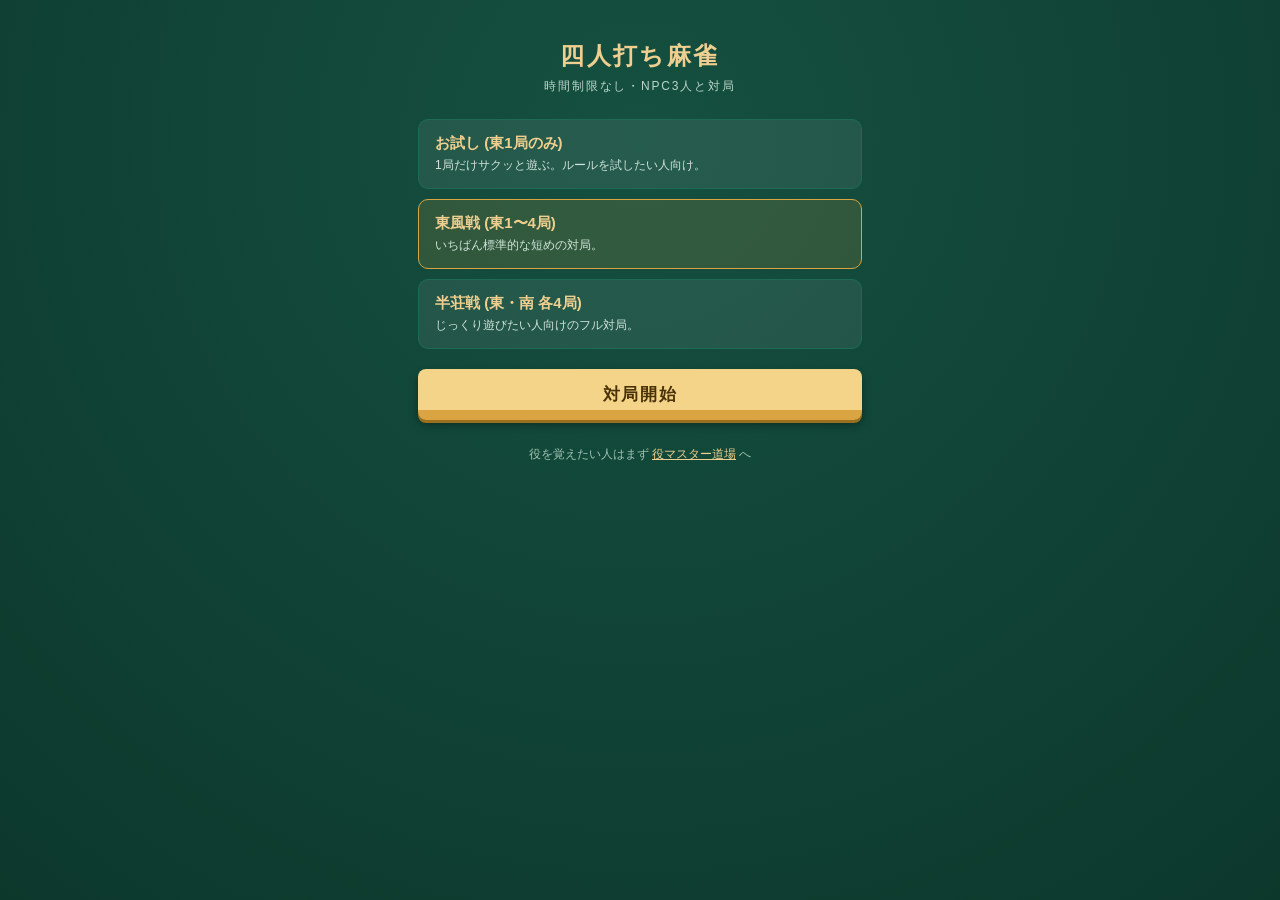
==== mahjong/index.html @ 08831aa3 "Add yaku study game and a full NPC mahjong game - yaku-dojo.html: yaku-learning reference/quiz page " ====
<!DOCTYPE html>
<html lang="ja">
<head>
<meta charset="UTF-8">
<meta name="viewport" content="width=device-width, initial-scale=1.0, maximum-scale=1.0, user-scalable=no">
<title>四人打ち麻雀 〜NPC対局場〜</title>
<link rel="stylesheet" href="style.css">
</head>
<body>

<div id="start-screen">
  <h1 class="serif">四人打ち麻雀</h1>
  <div class="sub">時間制限なし・NPC3人と対局</div>

  <div class="mode-cards">
    <div class="mode-card" data-mode="east1">
      <b>お試し (東1局のみ)</b>
      <p>1局だけサクッと遊ぶ。ルールを試したい人向け。</p>
    </div>
    <div class="mode-card on" data-mode="tonpuu">
      <b>東風戦 (東1〜4局)</b>
      <p>いちばん標準的な短めの対局。</p>
    </div>
    <div class="mode-card" data-mode="hanchan">
      <b>半荘戦 (東・南 各4局)</b>
      <p>じっくり遊びたい人向けのフル対局。</p>
    </div>
  </div>

  <button class="big-btn" id="btn-start">対局開始</button>
  <div class="linkline">役を覚えたい人はまず <a href="../yaku-dojo.html">役マスター道場</a> へ</div>
</div>

<div id="game-screen">
  <div class="topbar">
    <span>四人打ち麻雀</span>
    <span>
      <a href="../yaku-dojo.html" target="_blank"><button type="button">役一覧</button></a>
      <button type="button" id="btn-restart">やめる</button>
    </span>
  </div>

  <div class="table" id="table"></div>

  <div id="log-panel"></div>

  <div class="bottom-area">
    <div class="bottom-hand-wrap" id="my-hand"></div>
    <div class="bottom-melds" id="my-melds"></div>
  </div>

  <div class="action-bar" id="action-bar"></div>
</div>

<div class="modal-overlay" id="modal-overlay"></div>

<script src="engine.js"></script>
<script src="game.js"></script>
<script src="tiles.js"></script>
<script src="ui.js"></script>
</body>
</html>
---- mahjong/style.css ----
:root{
  --felt:#155040; --felt-dark:#0c382c; --felt-line:#1e6a55;
  --ivory:#f8f3e6; --ivory-dim:#e9e1cc; --tile-side:#cfc4a6;
  --ink:#2b2b26; --red:#c43a2f; --gold:#d9a441; --gold-soft:#eecf8f;
}
*{margin:0;padding:0;box-sizing:border-box;-webkit-tap-highlight-color:transparent;user-select:none}
html,body{height:100%}
body{
  background:radial-gradient(circle at 50% 15%, var(--felt) 0%, var(--felt-dark) 100%);
  color:var(--ivory);
  font-family:"Hiragino Kaku Gothic ProN","Hiragino Sans","Yu Gothic",Meiryo,sans-serif;
  font-size:14px; overflow-x:hidden;
}
.serif{font-family:"Hiragino Mincho ProN","Yu Mincho","MS PMincho",serif}
a{color:var(--gold-soft)}

/* ---------- 牌 ---------- */
.tile{
  width:34px;height:47px;border-radius:5px;flex:0 0 auto;
  background:linear-gradient(180deg,#fffdf5 88%,var(--tile-side) 88%);
  border:1px solid #b9ae8e;box-shadow:0 2px 3px rgba(0,0,0,.35);
  transition:transform .12s;
}
.tile svg{width:100%;height:100%;display:block}
.tile-s{width:22px;height:31px;border-radius:3px}
.tileback{
  background:linear-gradient(160deg,#2a6f57 0%,#1c4d3c 100%);
  border:1px solid #123527;position:relative;
}
.tileback::after{content:"";position:absolute;inset:3px;border:1px solid rgba(255,255,255,.15);border-radius:3px}
.hand-tile{cursor:pointer}
.hand-tile.selected{transform:translateY(-8px)}
.hand-tile:active{transform:translateY(-4px)}
.tile.dim{opacity:.5}
.tile.drawn{outline:2px solid var(--gold);outline-offset:1px}
.tile.selected{outline:2px solid var(--red);outline-offset:1px}

/* ---------- レイアウト ---------- */
#start-screen{max-width:480px;margin:0 auto;padding:40px 18px;text-align:center}
#start-screen h1{font-size:24px;color:var(--gold-soft);letter-spacing:.1em;margin-bottom:6px}
#start-screen .sub{font-size:12px;color:#bcd6c9;letter-spacing:.15em;margin-bottom:24px}
.mode-cards{display:flex;flex-direction:column;gap:10px;margin:20px 0}
.mode-card{
  background:rgba(255,255,255,.07);border:1px solid var(--felt-line);border-radius:10px;
  padding:14px 16px;text-align:left;cursor:pointer;color:var(--ivory);
}
.mode-card b{color:var(--gold-soft);font-size:15px}
.mode-card p{font-size:12px;color:#cfe4da;margin-top:4px}
.mode-card.on{border-color:var(--gold);background:rgba(217,164,65,.15)}
.big-btn{
  display:block;width:100%;border:0;cursor:pointer;border-radius:8px;margin-top:18px;
  padding:14px;font-size:17px;font-weight:800;letter-spacing:.1em;
  background:linear-gradient(180deg,#f3d488 80%,var(--gold) 80%);color:#4a3208;
  box-shadow:0 3px 0 #9a6f1e,0 5px 8px rgba(0,0,0,.35);
}
.big-btn:active{transform:translateY(2px)}
.linkline{margin-top:26px;font-size:12px;color:#9fc2b2}

#game-screen{display:none;max-width:560px;margin:0 auto;min-height:100vh;flex-direction:column;padding-bottom:10px}
#game-screen.on{display:flex}
.topbar{display:flex;align-items:center;justify-content:space-between;padding:8px 10px;font-size:12px;color:#cfe4da}
.topbar .roundinfo{font-weight:700;color:var(--gold-soft)}
.topbar button{background:none;border:1px solid var(--felt-line);color:#cfe4da;border-radius:6px;padding:4px 9px;font-size:11px;cursor:pointer}

.table{position:relative;margin:4px auto;width:100%;max-width:520px;aspect-ratio:1/1.05;
  background:radial-gradient(circle at 50% 45%, var(--felt) 0%, var(--felt-dark) 100%);
  border-radius:16px;border:6px solid #0a2b21;box-shadow:inset 0 0 30px rgba(0,0,0,.5);}

.seat{position:absolute;display:flex;flex-direction:column;align-items:center;gap:2px}
.seat .nameline{font-size:10.5px;color:#e6efe9;background:rgba(0,0,0,.3);padding:1px 7px;border-radius:8px;display:flex;gap:5px;align-items:center}
.seat .nameline .score{color:var(--gold-soft);font-weight:700}
.seat .nameline .dealer{color:#ffb144;font-weight:800}
.seat .nameline.riichi{outline:1px solid var(--gold)}
.seat-top{top:6px;left:50%;transform:translateX(-50%)}
.seat-right{right:4px;top:50%;transform:translateY(-50%)}
.seat-left{left:4px;top:50%;transform:translateY(-50%)}
.seat-hand{display:flex;gap:1px}
.seat-top .seat-hand,.seat-bottom-mini{flex-direction:row}
.seat-right .seat-hand,.seat-left .seat-hand{flex-direction:column}
.seat-right .seat-hand .tile-s,.seat-left .seat-hand .tile-s{width:20px;height:20px;border-radius:3px}

.river{display:flex;flex-wrap:wrap;gap:2px;max-width:150px;justify-content:center}
.river-top{position:absolute;top:44px;left:50%;transform:translateX(-50%)}
.river-right{position:absolute;right:60px;top:50%;transform:translateY(-50%);max-width:110px}
.river-left{position:absolute;left:60px;top:50%;transform:translateY(-50%);max-width:110px}
.river-bottom{position:absolute;bottom:44px;left:50%;transform:translateX(-50%)}

.center-info{position:absolute;top:50%;left:50%;transform:translate(-50%,-50%);text-align:center;
  background:rgba(0,0,0,.28);border-radius:10px;padding:8px 14px;font-size:11px;color:#d8e6dd}
.center-info .dora{display:flex;gap:3px;justify-content:center;margin-top:4px}
.center-info .wallcount{color:var(--gold-soft);font-weight:700;margin-top:2px}

.meld-row{display:flex;gap:3px;margin-top:2px}
.meld-group{display:flex;gap:1px;background:rgba(0,0,0,.2);padding:2px;border-radius:4px}

#log-panel{font-size:11px;color:#a9c8ba;background:rgba(0,0,0,.2);border-radius:8px;margin:6px 10px;padding:6px 10px;max-height:70px;overflow-y:auto}

.bottom-area{padding:6px 10px 4px}
.bottom-hand-wrap{display:flex;justify-content:center;gap:2px;flex-wrap:wrap;min-height:56px}
.bottom-melds{display:flex;gap:8px;justify-content:center;margin-top:4px}

.action-bar{display:flex;gap:8px;justify-content:center;flex-wrap:wrap;padding:10px 10px 4px;min-height:52px}
.action-bar button{
  border:0;cursor:pointer;border-radius:8px;padding:11px 18px;font-size:14px;font-weight:800;
  background:linear-gradient(180deg,var(--ivory) 85%,var(--tile-side) 85%);color:var(--ink);
  box-shadow:0 3px 0 #a89a76,0 4px 6px rgba(0,0,0,.3);letter-spacing:.03em;
}
.action-bar button.primary{background:linear-gradient(180deg,#f3d488 80%,var(--gold) 80%);box-shadow:0 3px 0 #9a6f1e}
.action-bar button.danger{background:linear-gradient(180deg,#f9c9c2 85%,#d9776a 85%);box-shadow:0 3px 0 #a05a52}
.action-bar button:active{transform:translateY(2px)}
.action-bar button.toggled{outline:2px solid var(--gold)}
.action-bar .chi-preview{display:flex;gap:2px}

/* ---------- モーダル ---------- */
.modal-overlay{position:fixed;inset:0;background:rgba(0,0,0,.6);display:none;align-items:center;justify-content:center;z-index:50;padding:16px}
.modal-overlay.on{display:flex}
.modal-box{background:var(--ivory);color:var(--ink);border-radius:12px;max-width:420px;width:100%;
  padding:20px 18px;box-shadow:0 8px 24px rgba(0,0,0,.5);text-align:center;max-height:88vh;overflow-y:auto}
.modal-box h3{font-size:20px;letter-spacing:.06em;margin-bottom:8px;color:#4a3208}
.modal-box .yaku-line{display:flex;justify-content:space-between;font-size:13.5px;padding:3px 4px;border-bottom:1px dashed #d5cbae}
.modal-box .score-big{font-size:26px;font-weight:800;color:var(--red);margin:10px 0 4px}
.modal-box .hand-preview{display:flex;flex-wrap:wrap;gap:2px;justify-content:center;margin:10px 0}
.modal-box table{width:100%;border-collapse:collapse;margin-top:10px;font-size:13px}
.modal-box td{padding:5px 4px;border-bottom:1px solid #e5dcc4}
.modal-box .score-delta.plus{color:#1c6b3f;font-weight:700}
.modal-box .score-delta.minus{color:var(--red);font-weight:700}

@media (max-width:400px){
  .tile{width:28px;height:39px}
  .river-right,.river-left{max-width:80px}
}
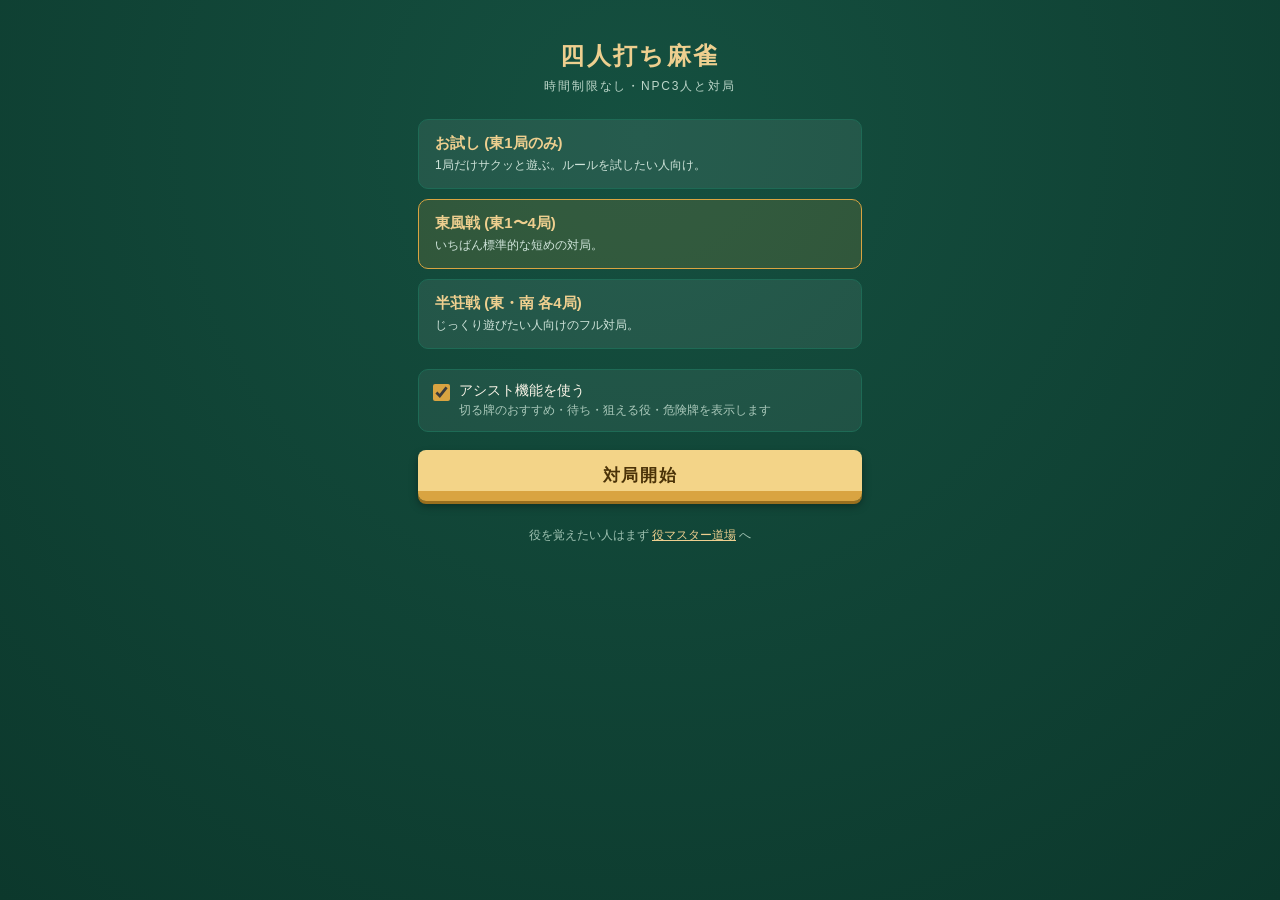
==== commit 79cdf1ac: "Make rules Mahjong Soul compliant and add beginner assist features Rules (雀魂準拠): - Atamahane: only t" ====
--- a/mahjong/index.html
+++ b/mahjong/index.html
@@ -27,6 +27,10 @@
     </div>
   </div>
 
+  <label class="assist-opt"><input type="checkbox" id="opt-assist" checked>
+    <span>アシスト機能を使う<small>切る牌のおすすめ・待ち・狙える役・危険牌を表示します</small></span>
+  </label>
+
   <button class="big-btn" id="btn-start">対局開始</button>
   <div class="linkline">役を覚えたい人はまず <a href="../yaku-dojo.html">役マスター道場</a> へ</div>
 </div>
@@ -35,6 +39,7 @@
   <div class="topbar">
     <span>四人打ち麻雀</span>
     <span>
+      <button type="button" id="btn-assist" class="assist-toggle">アシストON</button>
       <a href="../yaku-dojo.html" target="_blank"><button type="button">役一覧</button></a>
       <button type="button" id="btn-restart">やめる</button>
     </span>
@@ -43,6 +48,8 @@
   <div class="table" id="table"></div>
 
   <div id="log-panel"></div>
+
+  <div id="assist-panel"></div>
 
   <div class="bottom-area">
     <div class="bottom-hand-wrap" id="my-hand"></div>
@@ -57,6 +64,7 @@
 <script src="engine.js"></script>
 <script src="game.js"></script>
 <script src="tiles.js"></script>
+<script src="assist.js"></script>
 <script src="ui.js"></script>
 </body>
 </html>
--- a/mahjong/style.css
+++ b/mahjong/style.css
@@ -95,6 +95,39 @@
 
 #log-panel{font-size:11px;color:#a9c8ba;background:rgba(0,0,0,.2);border-radius:8px;margin:6px 10px;padding:6px 10px;max-height:70px;overflow-y:auto}
 
+/* ---------- アシストパネル ---------- */
+.assist-opt{display:flex;gap:9px;align-items:flex-start;text-align:left;
+  background:rgba(255,255,255,.06);border:1px solid var(--felt-line);border-radius:10px;
+  padding:12px 14px;margin-top:14px;cursor:pointer;font-size:13.5px}
+.assist-opt input{margin-top:2px;width:17px;height:17px;accent-color:var(--gold);flex:0 0 auto}
+.assist-opt small{display:block;font-size:11.5px;color:#a9c8ba;margin-top:2px;line-height:1.5}
+.assist-toggle.off{opacity:.5}
+
+#assist-panel{margin:4px 10px 0}
+.assist-box{background:rgba(0,0,0,.28);border:1px solid var(--felt-line);border-radius:9px;
+  padding:8px 10px;font-size:12px}
+.assist-row{display:flex;align-items:center;gap:7px;flex-wrap:wrap;margin-bottom:5px}
+.assist-row:last-child{margin-bottom:0}
+.assist-tag{font-size:10.5px;font-weight:700;padding:2px 7px;border-radius:10px;
+  background:var(--felt-line);color:#d9ece2;flex:0 0 auto}
+.assist-tag.hot{background:var(--gold);color:#4a3208}
+.assist-tag.warn{background:#8c2f27;color:#ffd9d4}
+.assist-tile{display:flex;align-items:center;gap:2px}
+.assist-tile .tile{width:20px;height:28px;border-radius:3px}
+.assist-note{color:#cfe4da;line-height:1.5}
+.assist-rec{display:flex;align-items:center;gap:6px}
+.assist-rec .best{color:var(--gold-soft);font-weight:700}
+.assist-yaku{display:flex;flex-direction:column;gap:3px;margin-top:2px}
+.assist-yaku div{color:#cfe4da;line-height:1.45}
+.assist-yaku b{color:var(--gold-soft)}
+.assist-yaku .done b{color:#8fe6ae}
+.d0{color:#8fe6ae}.d1{color:#cfe4da}.d2{color:#f3d488}.d3{color:#ff9d92}
+/* 危険度に応じた手牌の下線 */
+.hand-tile.danger3{box-shadow:0 2px 3px rgba(0,0,0,.35),0 0 0 2px #c4443a inset}
+.hand-tile.danger2{box-shadow:0 2px 3px rgba(0,0,0,.35),0 0 0 2px #d9a441 inset}
+.hand-tile.reco{outline:2px solid #8fe6ae;outline-offset:1px}
+.hand-tile.banned{opacity:.35;cursor:not-allowed}
+
 .bottom-area{padding:6px 10px 4px}
 .bottom-hand-wrap{display:flex;justify-content:center;gap:2px;flex-wrap:wrap;min-height:56px}
 .bottom-melds{display:flex;gap:8px;justify-content:center;margin-top:4px}
